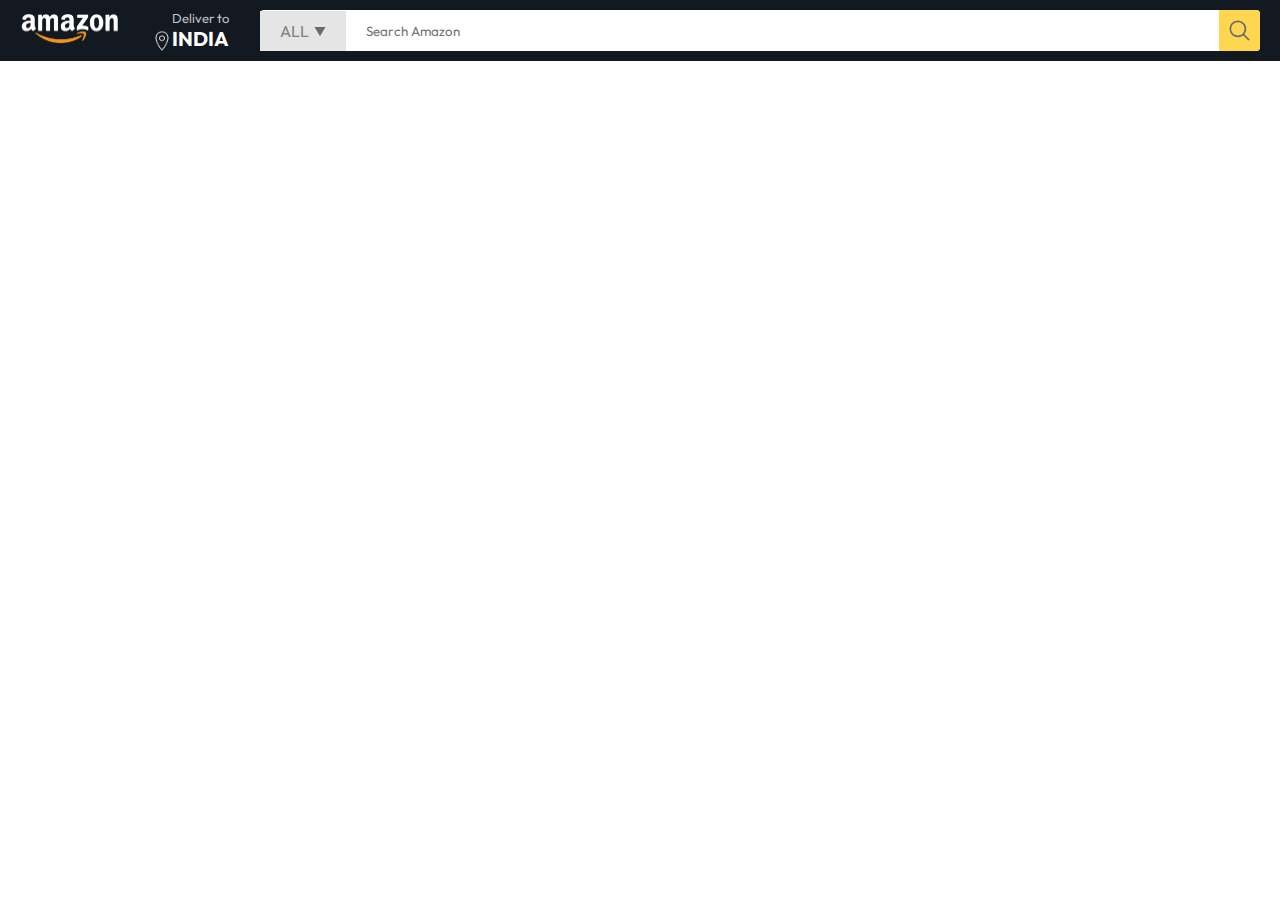
==== index.html @ d041ae6b "updated" ====
<!DOCTYPE html>
<html lang="en">
<head>
    <meta charset="UTF-8">
    <meta name="viewport" content="width=device-width, initial-scale=1.0">
    <title>Amazon Clone By Vinay</title>
    <link rel="stylesheet" href="style.css">
</head>
<body>
    <nav>
        <a href="/">
            <img src="./assets/amazon_logo.png" alt="amazon-logo" width="100">
        </a>
        <div class="nav-country">
            <img src="./assets/location_icon.png" alt="loc" height="20">
            <div>
                <p>Deliver to</p>
                <h1>INDIA</h1>
            </div>
        </div>
        <div class="nav-search">
            <div class="nav-search-catogary">
                <p>ALL</p>
                <img src="./assets/dropdown_icon.png" alt="drop" height="12">
            </div>
            <input type="text" class="nav-search-input" placeholder="Search Amazon">
            <img src="./assets/search_icon.png" alt="search" class="nav-search-icon">
            
        </div>
    </nav>
</body>
</html>
---- style.css ----
@import url('https://fonts.googleapis.com/css2?family=Outfit:wght@100..900&display=swap');

*{
    padding: 0;
    margin: 0;
    box-sizing: border-box;
    font-family: Outfit ;
}

body{
    background-color: #fff;
}

a{
    text-decoration: none;
    color: inherit;
}
nav{
    display: flex;
    align-items: center;
    justify-content: space-between;
    background-color: #131921;
    padding: 10px 20px;
    color: white;
}

.nav-country{
    display: flex;
    align-items: end;
    margin-left: 15px;
    font-size: 13px;
    color: #c4c4c4;
}
.nav-country h1{
    font-size: 20px;
    color: #fff;    
}

.nav-search{
    flex:1;
    display: flex;
    align-items: center;
    background-color: #fff;
    color: grey;
    max-width: 1000px;
    border-radius: 4px;
    margin-left: 15px;
}

.nav-search-catogary{
    display: flex;
    align-items: center;
    padding: 10px 20px;
    gap: 5px;
    background-color: #e5e5e5;
}

.nav-search-input{
    border: none;
    outline: none;
    padding-left: 20px;
    width: 100%;
}

.nav-search-icon{
    max-width: 41px;
    padding: 8px;
    background-color: #ffd64f;
    border-radius: 0 4px 4px 0;

}
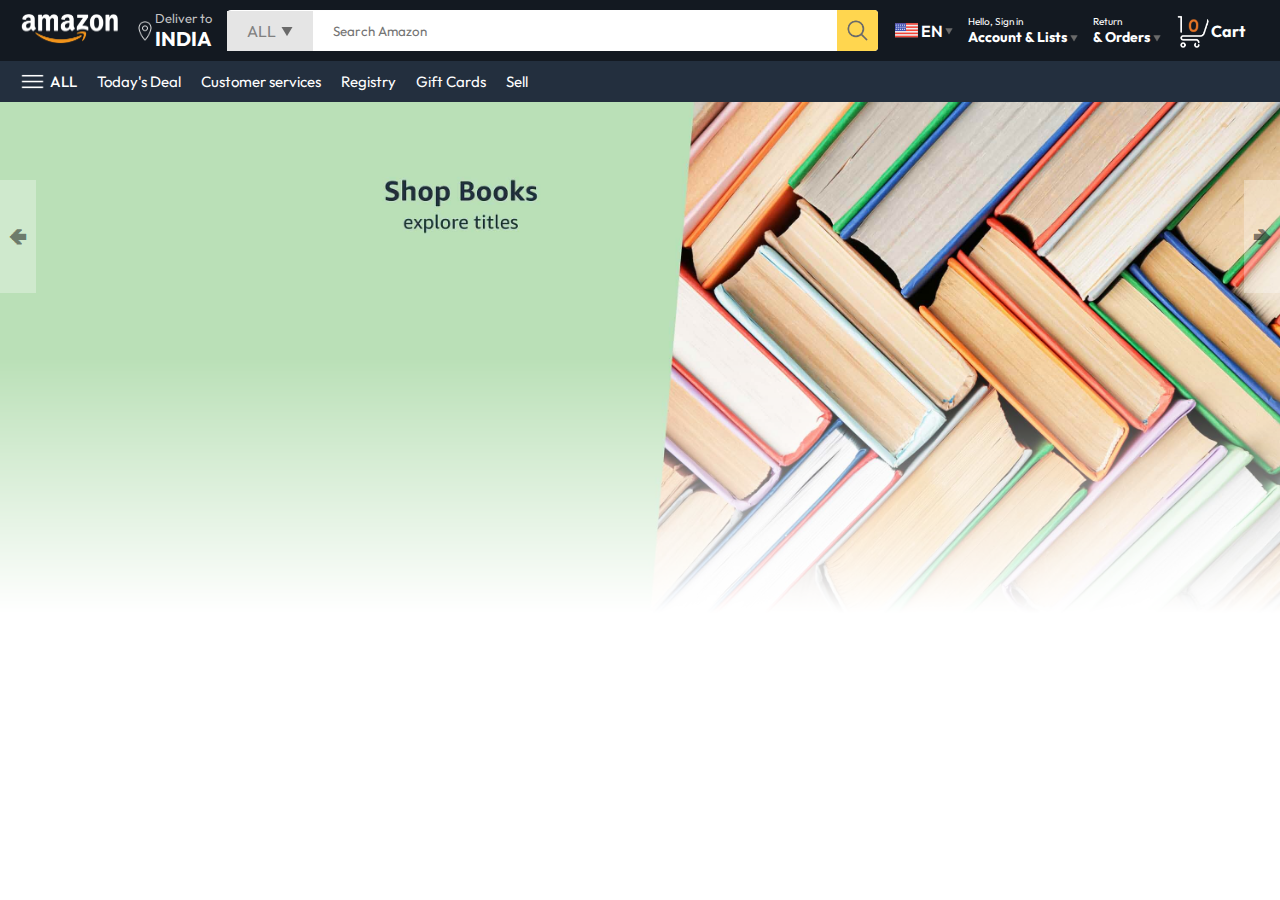
==== commit f8dc6b68: "updated" ====
--- a/index.html
+++ b/index.html
@@ -25,8 +25,66 @@
             </div>
             <input type="text" class="nav-search-input" placeholder="Search Amazon">
             <img src="./assets/search_icon.png" alt="search" class="nav-search-icon">
-            
         </div>
+        <div class="nav-language">
+            <img src="./assets/us_flag.png" alt="us-flag" width="25px">
+            <p>EN</p>
+            <img src="./assets/dropdown_icon.png" alt="drop" width="8px">
+        </div>
+        <div class="nav-text">
+            <p>Hello, Sign in </p>
+            <h1>Account & Lists <img src="./assets/dropdown_icon.png" alt="drop" width="8px"></h1>
+        </div>
+        <div class="nav-text">
+            <p>Return</p>
+            <h1> & Orders <img src="./assets/dropdown_icon.png" alt="drop" width="8px"></h1>
+        </div>
+        <a href="" class="nav-cart">
+            <img src="./assets/cart_icon.png" alt="cart" width="35px">
+            <h4>Cart</h4>
+        </a>
     </nav>
+
+    <div class="nav-bottom">
+        <div>
+            <img src="./assets/menu_icon.png" alt="" width="25px">
+            <p>ALL</p>
+        </div>
+        <p>Today's Deal</p>
+        <p>Customer services</p>
+        <p>Registry</p>
+        <p>Gift Cards</p>
+        <p>Sell</p>
+    </div>
+    <div class="header-slider">
+        <a class="control_prev" href="">&#129144;</a>
+        <a class="control_next" href="">&#129146;</a>
+        <ul>
+            <img src="./assets/header1.jpg" alt="" class="header-img">
+            <img src="./assets/header2.jpg" alt="" class="header-img">
+            <img src="./assets/header3.jpg" alt="" class="header-img">
+            <img src="./assets/header4.jpg" alt="" class="header-img">
+            <img src="./assets/header5.jpg" alt="" class="header-img">
+            <img src="./assets/header6.jpg" alt="" class="header-img">
+        </ul>
+    </div>
+
+    <script>
+        const imgs = document.querySelectorALL(".header-slider ul img");
+        const prev_btn = document.querySelectorAll('.control_prev');
+        const next_btn = document.querySelectorAll('.control_next');
+
+        let n = 2;
+
+        function changeSlide(){
+            for (let i = 0; i < imgs.length; i++) {
+                imgs[i].style.display = 'none'; 
+            }
+            imgs[n].style.display = 'block'; 
+
+        }
+        changeSlide();  
+
+    </script>
 </body>
 </html>--- a/style.css
+++ b/style.css
@@ -26,7 +26,7 @@
 
 .nav-country{
     display: flex;
-    align-items: end;
+    align-items: center;
     margin-left: 15px;
     font-size: 13px;
     color: #c4c4c4;
@@ -68,4 +68,71 @@
     background-color: #ffd64f;
     border-radius: 0 4px 4px 0;
 
+}
+
+.nav-language{
+    display: flex;
+    align-items: center;
+    gap: 2px;
+    font-weight: 600;
+    margin-left: 16px;
+
+}
+
+.nav-text{
+    margin-left: 15px;
+}
+.nav-text p{
+    font-size: 10px;
+}
+.nav-text h1{
+    font-size: 14px;
+}
+
+.nav-cart{
+    display: flex;
+    align-items: center;
+    margin: 0px 15px;
+}
+
+/* nav bottom */
+
+.nav-bottom{
+    display: flex;
+    align-items: center;
+    gap: 20px;
+    padding: 8px 20px;
+    background-color: #232f3e;
+    color: #fff;
+    font-size: 15px ;
+}
+.nav-bottom div{
+    display: flex;
+    align-items: center;
+    gap: 5px;
+    font-weight: 500;
+}
+.header-slider ul{
+    display: flex;
+    overflow-y: hidden;
+}
+.header-img{
+    max-width: 100%;
+    mask-image: linear-gradient(to bottom, #000000 50%, transparent 100%);
+}
+
+.header-slider a{
+    position: absolute;
+    top: 20%;
+    z-index: 1;
+    padding: 5vh 1vh;
+    background-color: #ffffff4f;
+    color: #0000007b;
+    text-decoration: none;
+    font-weight: 600;
+    font-size: 18px;
+    cursor: pointer;
+}
+.control_next{
+    right: 0;
 }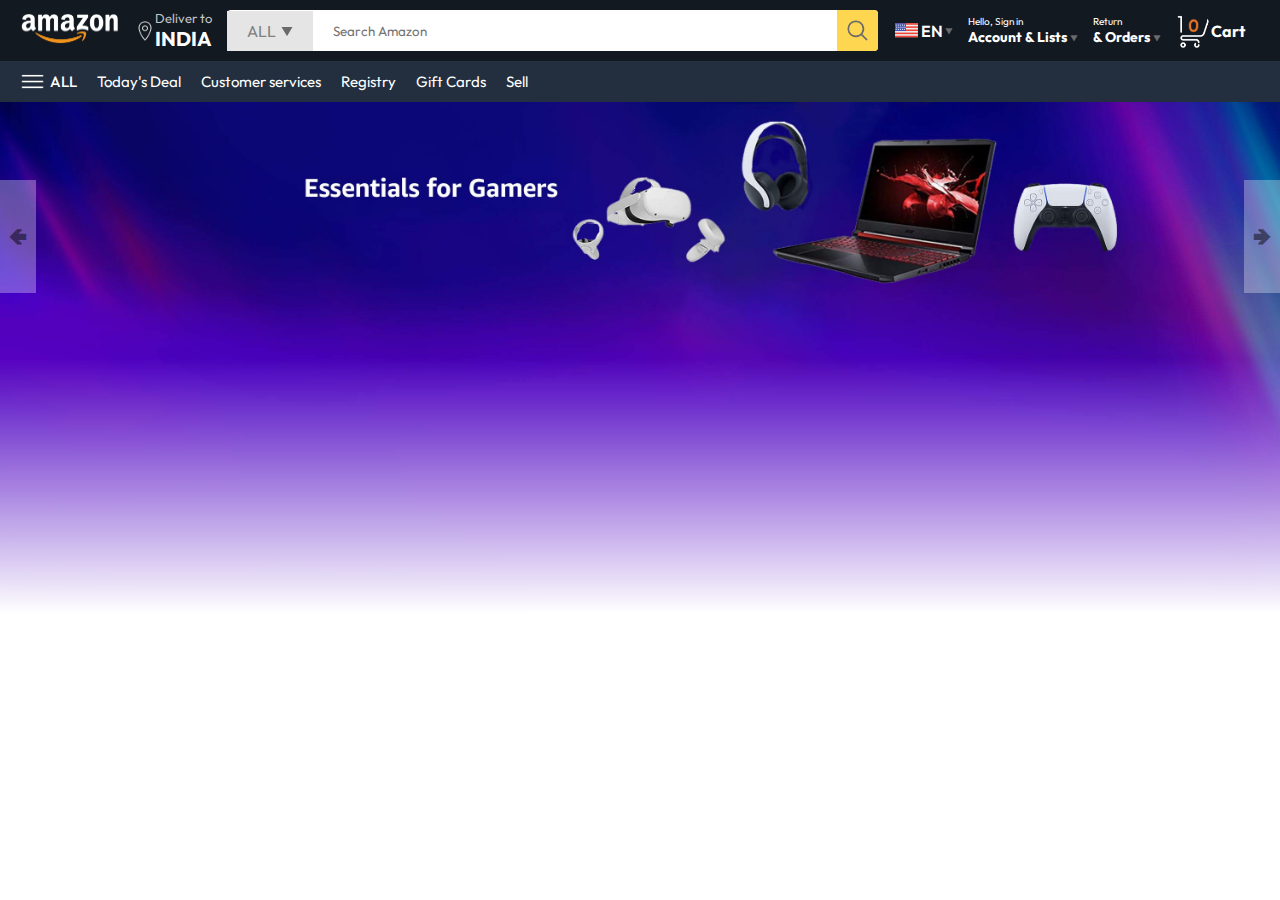
==== commit 0377ab02: "added java script" ====
--- a/index.html
+++ b/index.html
@@ -69,22 +69,6 @@
         </ul>
     </div>
 
-    <script>
-        const imgs = document.querySelectorALL(".header-slider ul img");
-        const prev_btn = document.querySelectorAll('.control_prev');
-        const next_btn = document.querySelectorAll('.control_next');
-
-        let n = 2;
-
-        function changeSlide(){
-            for (let i = 0; i < imgs.length; i++) {
-                imgs[i].style.display = 'none'; 
-            }
-            imgs[n].style.display = 'block'; 
-
-        }
-        changeSlide();  
-
-    </script>
+    <script src="./script.js"></script>
 </body>
 </html>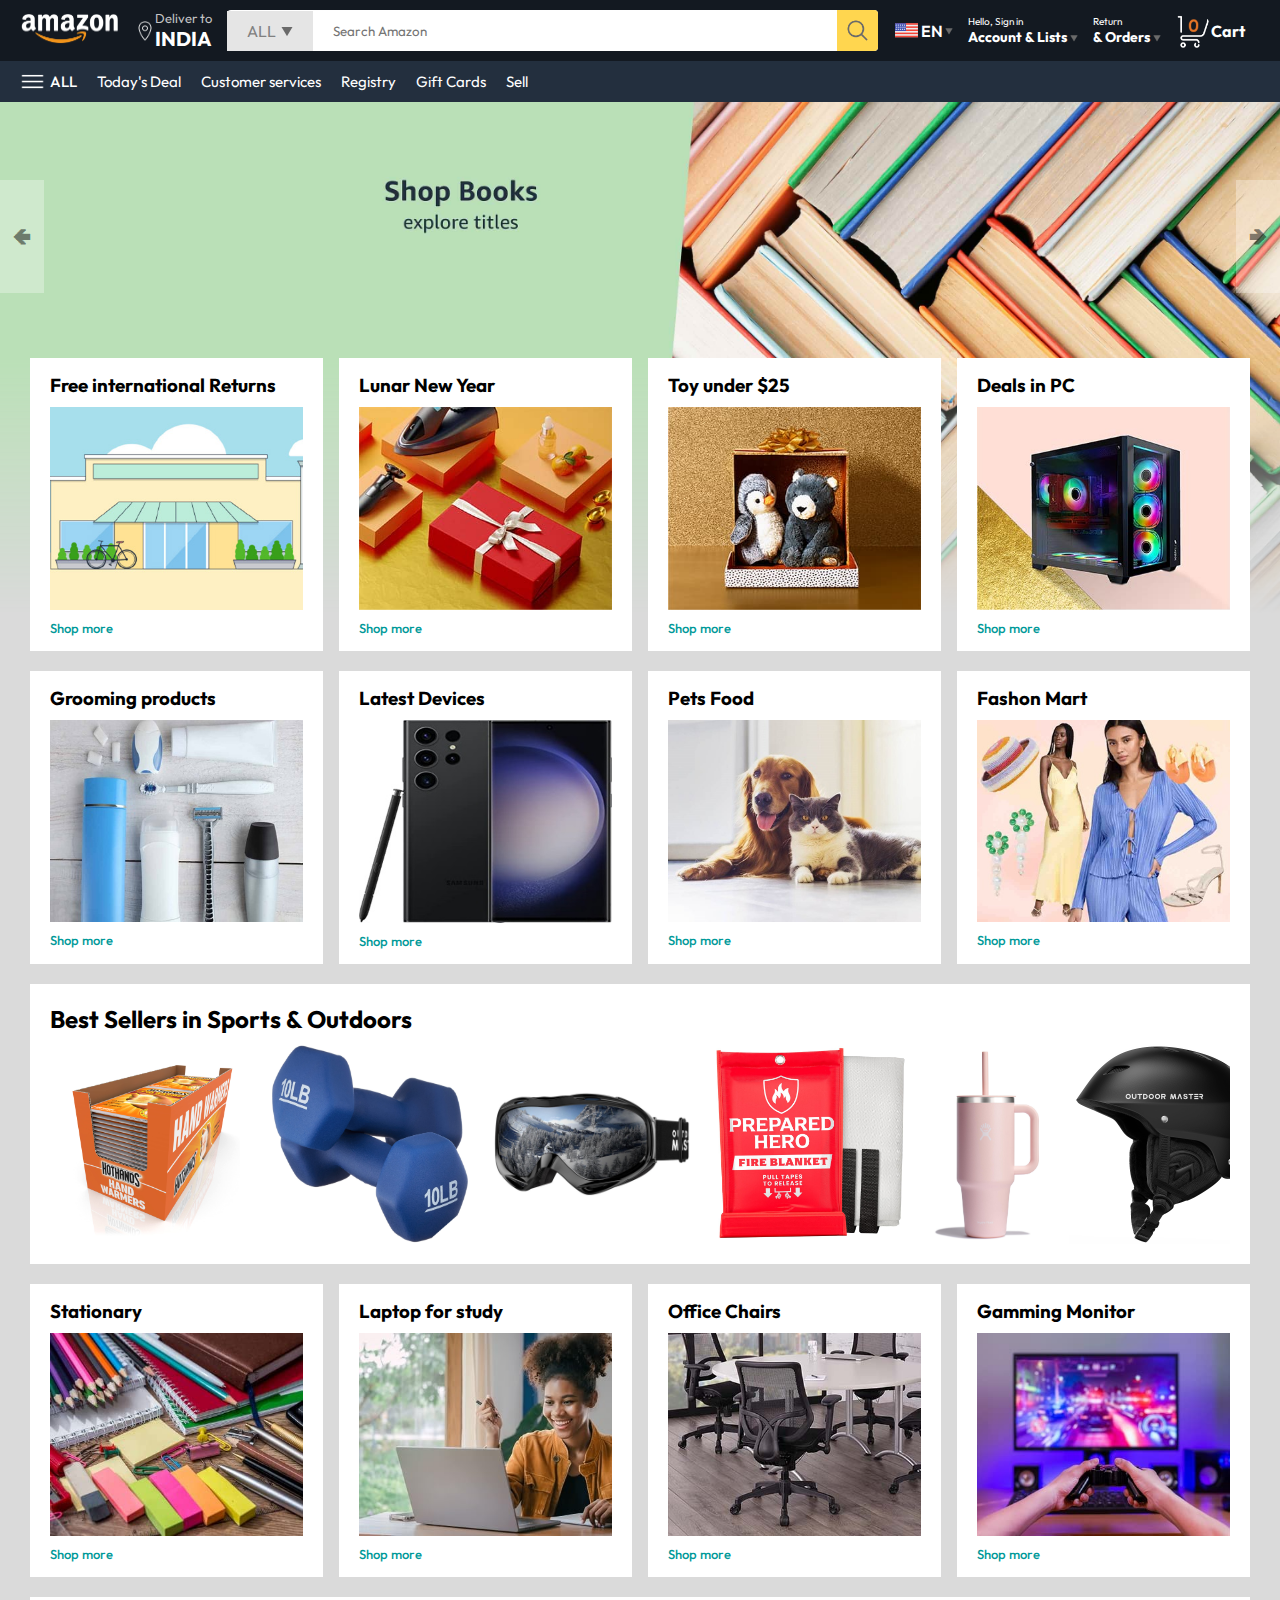
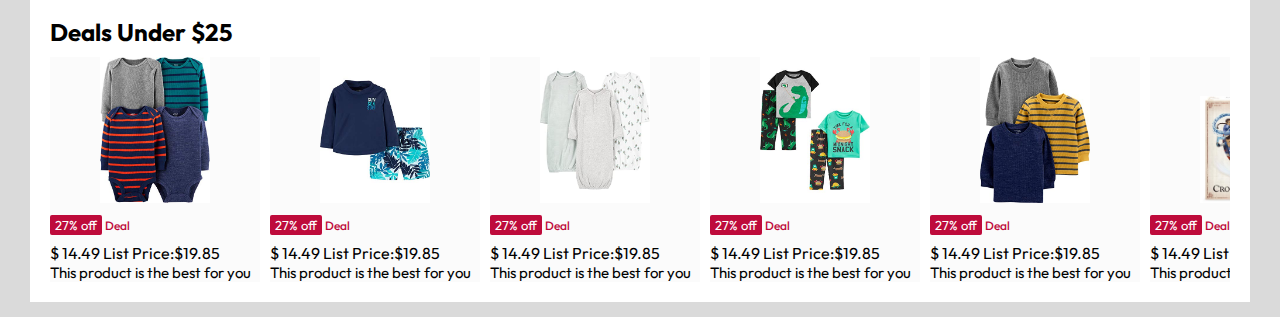
==== commit eb83762f: "updated" ====
--- a/index.html
+++ b/index.html
@@ -57,18 +57,214 @@
         <p>Sell</p>
     </div>
     <div class="header-slider">
-        <a class="control_prev" href="">&#129144;</a>
-        <a class="control_next" href="">&#129146;</a>
+        <a class="control_prev" href="#">&#129144;</a>
+        <a class="control_next" href="#">&#129146;</a>
         <ul>
-            <img src="./assets/header1.jpg" alt="" class="header-img">
-            <img src="./assets/header2.jpg" alt="" class="header-img">
-            <img src="./assets/header3.jpg" alt="" class="header-img">
-            <img src="./assets/header4.jpg" alt="" class="header-img">
-            <img src="./assets/header5.jpg" alt="" class="header-img">
-            <img src="./assets/header6.jpg" alt="" class="header-img">
+            <img src="./assets/header1.jpg" class="header-img">
+            <img src="./assets/header2.jpg" class="header-img">
+            <img src="./assets/header3.jpg" class="header-img">
+            <img src="./assets/header4.jpg" class="header-img">
+            <img src="./assets/header5.jpg" class="header-img">
+            <img src="./assets/header6.jpg" class="header-img">
         </ul>
     </div>
+    <div class="box-row header-box">
+        <div class="box-col">
+            <h3>Free international Returns</h3>
+            <img src="./assets/box1-1.jpg" alt="box11">
+            <a href="/">Shop more</a>
+        </div>
+        <div class="box-col">
+            <h3>Lunar New Year</h3>
+            <img src="./assets/box1-2.jpg" alt="box11">
+            <a href="/">Shop more</a>
+        </div>
+        <div class="box-col">
+            <h3>Toy under $25</h3>
+            <img src="./assets/box1-3.jpg" alt="box11">
+            <a href="/">Shop more</a>
+        </div>
+        <div class="box-col">
+            <h3>Deals in PC</h3>
+            <img src="./assets/box1-4.jpg" alt="box11">
+            <a href="/">Shop more</a>
+        </div>
+    </div>
+    <div class="box-row">
+        <div class="box-col">
+            <h3>Grooming products</h3>
+            <img src="./assets/box2-1.jpg" alt="box11">
+            <a href="/">Shop more</a>
+        </div>
+        <div class="box-col">
+            <h3>Latest Devices</h3>
+            <img src="./assets/box2-2.jpg" alt="box11">
+            <a href="/">Shop more</a>
+        </div>
+        <div class="box-col">
+            <h3>Pets Food</h3>
+            <img src="./assets/box2-3.jpg" alt="box11">
+            <a href="/">Shop more</a>
+        </div>
+        <div class="box-col">
+            <h3>Fashon Mart</h3>
+            <img src="./assets/box2-4.jpg" alt="box11">
+            <a href="/">Shop more</a>
+        </div>
+    </div>
 
+    <div class="product-slider">
+        <h2>Best Sellers in Sports & Outdoors</h2>
+        <div class="products">
+            <img src="./assets/product1-1.jpg" alt="">
+            <img src="./assets/product1-2.jpg" alt="">
+            <img src="./assets/product1-3.jpg" alt="">
+            <img src="./assets/product1-4.jpg" alt="">
+            <img src="./assets/product1-5.jpg" alt="">
+            <img src="./assets/product1-6.jpg" alt="">
+            <img src="./assets/product1-7.jpg" alt="">
+            <img src="./assets/product1-8.jpg" alt="">
+            <img src="./assets/product1-9.jpg" alt="">
+            <img src="./assets/product1-10.jpg" alt="">
+        </div>
+    </div>
+    <div class="box-row ">
+        <div class="box-col">
+            <h3>Stationary</h3>
+            <img src="./assets/box3-1.jpg" alt="box11">
+            <a href="/">Shop more</a>
+        </div>
+        <div class="box-col">
+            <h3>Laptop for study</h3>
+            <img src="./assets/box3-2.jpg" alt="box11">
+            <a href="/">Shop more</a>
+        </div>
+        <div class="box-col">
+            <h3>Office Chairs</h3>
+            <img src="./assets/box3-3.jpg" alt="box11">
+            <a href="/">Shop more</a>
+        </div>
+        <div class="box-col">
+            <h3>Gamming Monitor</h3>
+            <img src="./assets/box3-4.jpg" alt="box11">
+            <a href="/">Shop more</a>
+        </div>
+    </div>
+    <div class="product-slider-with-price">
+        <h2>Deals Under $25</h2>
+        <div class="products">
+            <div class="product-card">
+                <div class="product-img-container">
+                    <img src="./assets/product2-1.jpg" alt="">
+                </div>
+                <div class="product-offer">
+                    <p>27% off</p> <span>Deal</span>
+                </div>
+                <p>$ <span>14.49</span> List Price:$19.85</p>
+                <h4>This product is the best for you</h4>
+            </div>
+            <div class="product-card">
+                <div class="product-img-container">
+                    <img src="./assets/product2-2.jpg" alt="">
+                </div>
+                <div class="product-offer">
+                    <p>27% off</p> <span>Deal</span>
+                </div>
+                <p>$ <span>14.49</span> List Price:$19.85</p>
+                <h4>This product is the best for you</h4>
+            </div>
+            <div class="product-card">
+                <div class="product-img-container">
+                    <img src="./assets/product2-3.jpg" alt="">
+                </div>
+                <div class="product-offer">
+                    <p>27% off</p> <span>Deal</span>
+                </div>
+                <p>$ <span>14.49</span> List Price:$19.85</p>
+                <h4>This product is the best for you</h4>
+            </div>
+            <div class="product-card">
+                <div class="product-img-container">
+                    <img src="./assets/product2-4.jpg" alt="">
+                </div>
+                <div class="product-offer">
+                    <p>27% off</p> <span>Deal</span>
+                </div>
+                <p>$ <span>14.49</span> List Price:$19.85</p>
+                <h4>This product is the best for you</h4>
+            </div>
+            <div class="product-card">
+                <div class="product-img-container">
+                    <img src="./assets/product2-5.jpg" alt="">
+                </div>
+                <div class="product-offer">
+                    <p>27% off</p> <span>Deal</span>
+                </div>
+                <p>$ <span>14.49</span> List Price:$19.85</p>
+                <h4>This product is the best for you</h4>
+            </div>
+            <div class="product-card">
+                <div class="product-img-container">
+                    <img src="./assets/product2-6.jpg" alt="">
+                </div>
+                <div class="product-offer">
+                    <p>27% off</p> <span>Deal</span>
+                </div>
+                <p>$ <span>14.49</span> List Price:$19.85</p>
+                <h4>This product is the best for you</h4>
+            </div>
+            <div class="product-card">
+                <div class="product-img-container">
+                    <img src="./assets/product2-7.jpg" alt="">
+                </div>
+                <div class="product-offer">
+                    <p>27% off</p> <span>Deal</span>
+                </div>
+                <p>$ <span>14.49</span> List Price:$19.85</p>
+                <h4>This product is the best for you</h4>
+            </div>
+            <div class="product-card">
+                <div class="product-img-container">
+                    <img src="./assets/product2-8.jpg" alt="">
+                </div>
+                <div class="product-offer">
+                    <p>27% off</p> <span>Deal</span>
+                </div>
+                <p>$ <span>14.49</span> List Price:$19.85</p>
+                <h4>This product is the best for you</h4>
+            </div>
+            <div class="product-card">
+                <div class="product-img-container">
+                    <img src="./assets/product2-9.jpg" alt="">
+                </div>
+                <div class="product-offer">
+                    <p>27% off</p> <span>Deal</span>
+                </div>
+                <p>$ <span>14.49</span> List Price:$19.85</p>
+                <h4>This product is the best for you</h4>
+            </div>
+            <div class="product-card">
+                <div class="product-img-container">
+                    <img src="./assets/product2-10.jpg" alt="">
+                </div>
+                <div class="product-offer">
+                    <p>27% off</p> <span>Deal</span>
+                </div>
+                <p>$ <span>14.49</span> List Price:$19.85</p>
+                <h4>This product is the best for you</h4>
+            </div>
+            <div class="product-card">
+                <div class="product-img-container">
+                    <img src="./assets/product2-11.jpg" alt="">
+                </div>
+                <div class="product-offer">
+                    <p>27% off</p> <span>Deal</span>
+                </div>
+                <p>$ <span>14.49</span> List Price:$19.85</p>
+                <h4>This product is the best for you</h4>
+            </div>
+        </div>
+    </div>
     <script src="./script.js"></script>
 </body>
 </html>--- a/style.css
+++ b/style.css
@@ -8,7 +8,7 @@
 }
 
 body{
-    background-color: #fff;
+    background-color: #dadada;
 }
 
 a{
@@ -112,6 +112,8 @@
     gap: 5px;
     font-weight: 500;
 }
+
+
 .header-slider ul{
     display: flex;
     overflow-y: hidden;
@@ -125,7 +127,7 @@
     position: absolute;
     top: 20%;
     z-index: 1;
-    padding: 5vh 1vh;
+    padding: 5vh 1vw;
     background-color: #ffffff4f;
     color: #0000007b;
     text-decoration: none;
@@ -135,4 +137,114 @@
 }
 .control_next{
     right: 0;
+}
+
+.box-row{
+    display: flex;
+    flex-wrap: wrap;
+    row-gap: 20px;
+    justify-content: space-between;
+    margin: 20px 30px;
+}
+
+.box-col{
+    display: flex;
+    flex-direction: column; 
+    gap: 10px;
+    padding: 15px 20px;
+    background-color: #fff;
+    max-width: 24%;
+    min-width: 200px;
+    z-index: 1;
+}
+
+.box-col a{
+    font-size: 13px;
+    color: #009999;
+    font-weight: 500;
+}
+
+.header-box{
+    margin-top: -20vw;
+
+}
+
+.product-slider{
+    background-color: #fff;
+    margin: 0 30px;
+    padding: 20px;
+    margin-bottom: 15px;
+}
+.product-slider .products{
+    display: flex;
+    overflow-x: auto;
+    gap: 20px;
+    margin-top: 10px;
+}
+
+.product-slider .products img{
+    max-width: 200px;
+    max-height: 200px;
+}
+
+.product-slider .products::-webkit-scrollbar{
+    display: none;
+}
+
+.product-slider-with-price{
+    background-color: #fff;
+    margin: 0 30px;
+    padding: 20px;
+    margin-bottom: 15px;
+}
+
+.product-slider-with-price .products{
+    display: flex;
+    overflow-x: auto;
+    gap: 10px;
+    margin-top: 10px;
+}
+
+.product-slider-with-price .products::-webkit-scrollbar{
+    display: none;
+}
+
+.product-card{
+    display: flex;
+    flex-direction: column;
+    justify-content: end;
+    min-width: 210px;
+    background-color: #fbfbfb;
+}
+
+.product-card img{
+    width: 110px;
+    margin: 0 50px;
+}
+
+.product-offer p{
+    background-color: #be0b3b;
+    color: #fff;
+    display: inline-block;
+    padding: 2px 5px;
+    border-radius: 2px;
+    margin: 8px 0;
+    font-size: 13px;
+}
+
+.product-offer span{
+    color: #be0b3b;
+    font-weight: 500;
+    font-size: 12px;
+}
+
+.product-price{
+    color: grey;
+    font-size: 13px;
+}
+
+.product-card h4{
+    color: 525252;
+    font-size: 15px;
+    font-weight: 400;
 }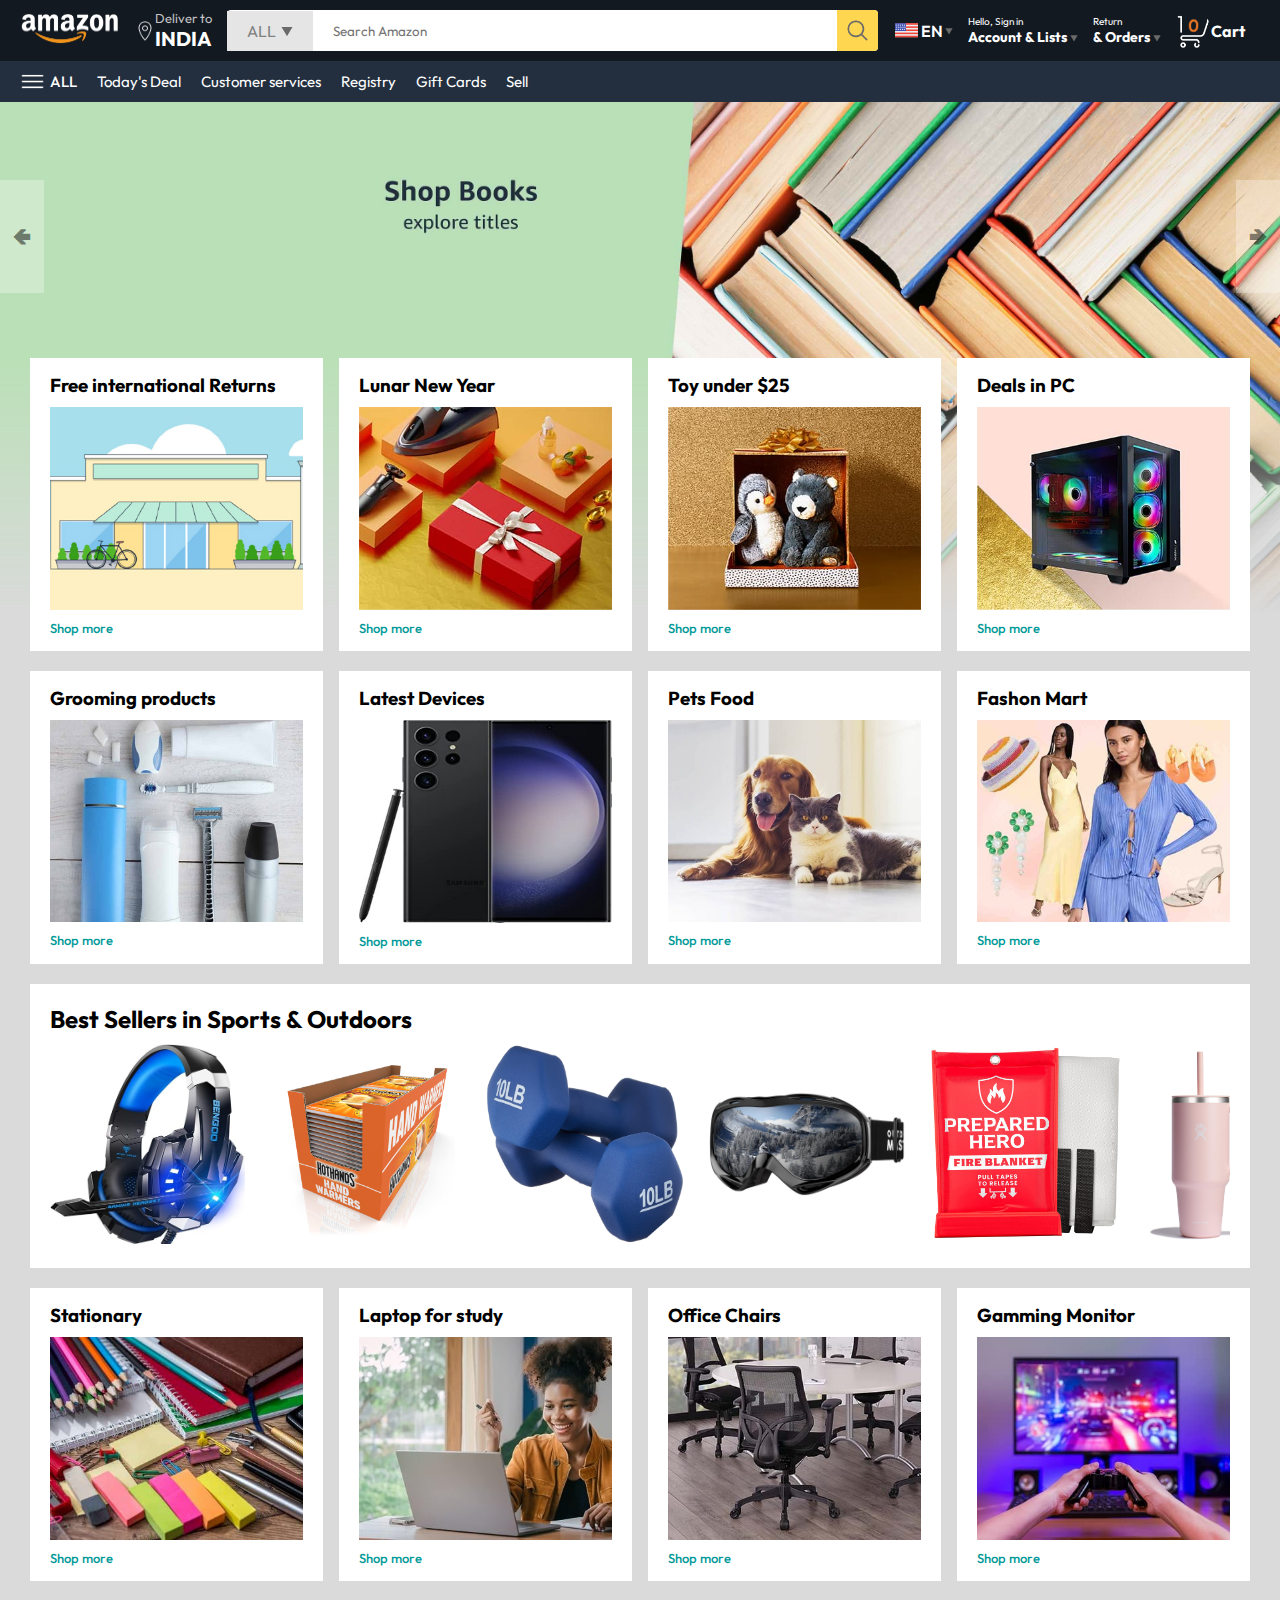
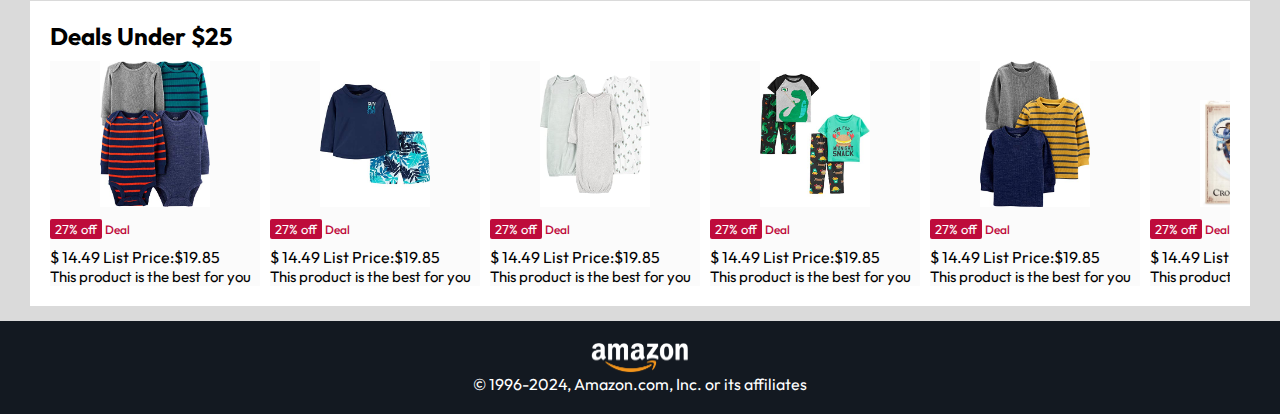
==== commit 26cdbac4: "finished main page" ====
--- a/index.html
+++ b/index.html
@@ -116,6 +116,10 @@
     <div class="product-slider">
         <h2>Best Sellers in Sports & Outdoors</h2>
         <div class="products">
+            <a href="./product.html">
+                <img src="./assets/product_img.jpg" alt="">
+            </a>
+            
             <img src="./assets/product1-1.jpg" alt="">
             <img src="./assets/product1-2.jpg" alt="">
             <img src="./assets/product1-3.jpg" alt="">
@@ -265,6 +269,10 @@
             </div>
         </div>
     </div>
+    <footer>
+        <img src="./assets/amazon_logo.png" alt="" width="100">
+        <p>© 1996-2024, Amazon.com, Inc. or its affiliates</p>
+    </footer>
     <script src="./script.js"></script>
 </body>
 </html>--- a/style.css
+++ b/style.css
@@ -1,16 +1,13 @@
 @import url('https://fonts.googleapis.com/css2?family=Outfit:wght@100..900&display=swap');
-
 *{
     padding: 0;
     margin: 0;
     box-sizing: border-box;
     font-family: Outfit ;
 }
-
 body{
     background-color: #dadada;
 }
-
 a{
     text-decoration: none;
     color: inherit;
@@ -22,8 +19,10 @@
     background-color: #131921;
     padding: 10px 20px;
     color: white;
-}
-
+    position: sticky;
+    top: 0px;
+    z-index: 2;
+}
 .nav-country{
     display: flex;
     align-items: center;
@@ -35,7 +34,6 @@
     font-size: 20px;
     color: #fff;    
 }
-
 .nav-search{
     flex:1;
     display: flex;
@@ -46,7 +44,6 @@
     border-radius: 4px;
     margin-left: 15px;
 }
-
 .nav-search-catogary{
     display: flex;
     align-items: center;
@@ -54,14 +51,12 @@
     gap: 5px;
     background-color: #e5e5e5;
 }
-
 .nav-search-input{
     border: none;
     outline: none;
     padding-left: 20px;
     width: 100%;
 }
-
 .nav-search-icon{
     max-width: 41px;
     padding: 8px;
@@ -69,7 +64,6 @@
     border-radius: 0 4px 4px 0;
 
 }
-
 .nav-language{
     display: flex;
     align-items: center;
@@ -78,7 +72,6 @@
     margin-left: 16px;
 
 }
-
 .nav-text{
     margin-left: 15px;
 }
@@ -88,15 +81,12 @@
 .nav-text h1{
     font-size: 14px;
 }
-
 .nav-cart{
     display: flex;
     align-items: center;
     margin: 0px 15px;
 }
-
 /* nav bottom */
-
 .nav-bottom{
     display: flex;
     align-items: center;
@@ -112,8 +102,6 @@
     gap: 5px;
     font-weight: 500;
 }
-
-
 .header-slider ul{
     display: flex;
     overflow-y: hidden;
@@ -122,7 +110,6 @@
     max-width: 100%;
     mask-image: linear-gradient(to bottom, #000000 50%, transparent 100%);
 }
-
 .header-slider a{
     position: absolute;
     top: 20%;
@@ -138,7 +125,6 @@
 .control_next{
     right: 0;
 }
-
 .box-row{
     display: flex;
     flex-wrap: wrap;
@@ -146,7 +132,6 @@
     justify-content: space-between;
     margin: 20px 30px;
 }
-
 .box-col{
     display: flex;
     flex-direction: column; 
@@ -157,18 +142,15 @@
     min-width: 200px;
     z-index: 1;
 }
-
 .box-col a{
     font-size: 13px;
     color: #009999;
     font-weight: 500;
 }
-
 .header-box{
     margin-top: -20vw;
 
 }
-
 .product-slider{
     background-color: #fff;
     margin: 0 30px;
@@ -181,34 +163,28 @@
     gap: 20px;
     margin-top: 10px;
 }
-
 .product-slider .products img{
     max-width: 200px;
     max-height: 200px;
 }
-
 .product-slider .products::-webkit-scrollbar{
     display: none;
 }
-
 .product-slider-with-price{
     background-color: #fff;
     margin: 0 30px;
     padding: 20px;
     margin-bottom: 15px;
 }
-
 .product-slider-with-price .products{
     display: flex;
     overflow-x: auto;
     gap: 10px;
     margin-top: 10px;
 }
-
 .product-slider-with-price .products::-webkit-scrollbar{
     display: none;
 }
-
 .product-card{
     display: flex;
     flex-direction: column;
@@ -216,12 +192,10 @@
     min-width: 210px;
     background-color: #fbfbfb;
 }
-
 .product-card img{
     width: 110px;
     margin: 0 50px;
 }
-
 .product-offer p{
     background-color: #be0b3b;
     color: #fff;
@@ -231,20 +205,27 @@
     margin: 8px 0;
     font-size: 13px;
 }
-
 .product-offer span{
     color: #be0b3b;
     font-weight: 500;
     font-size: 12px;
 }
-
 .product-price{
     color: grey;
     font-size: 13px;
 }
-
 .product-card h4{
     color: 525252;
     font-size: 15px;
     font-weight: 400;
+}
+/* footer */
+footer{
+    display: flex;
+    justify-content: space-between;
+    align-items: center;
+    color: white;;
+    background-color: #131921;
+    padding: 20px 60px;
+    flex-direction: column;
 }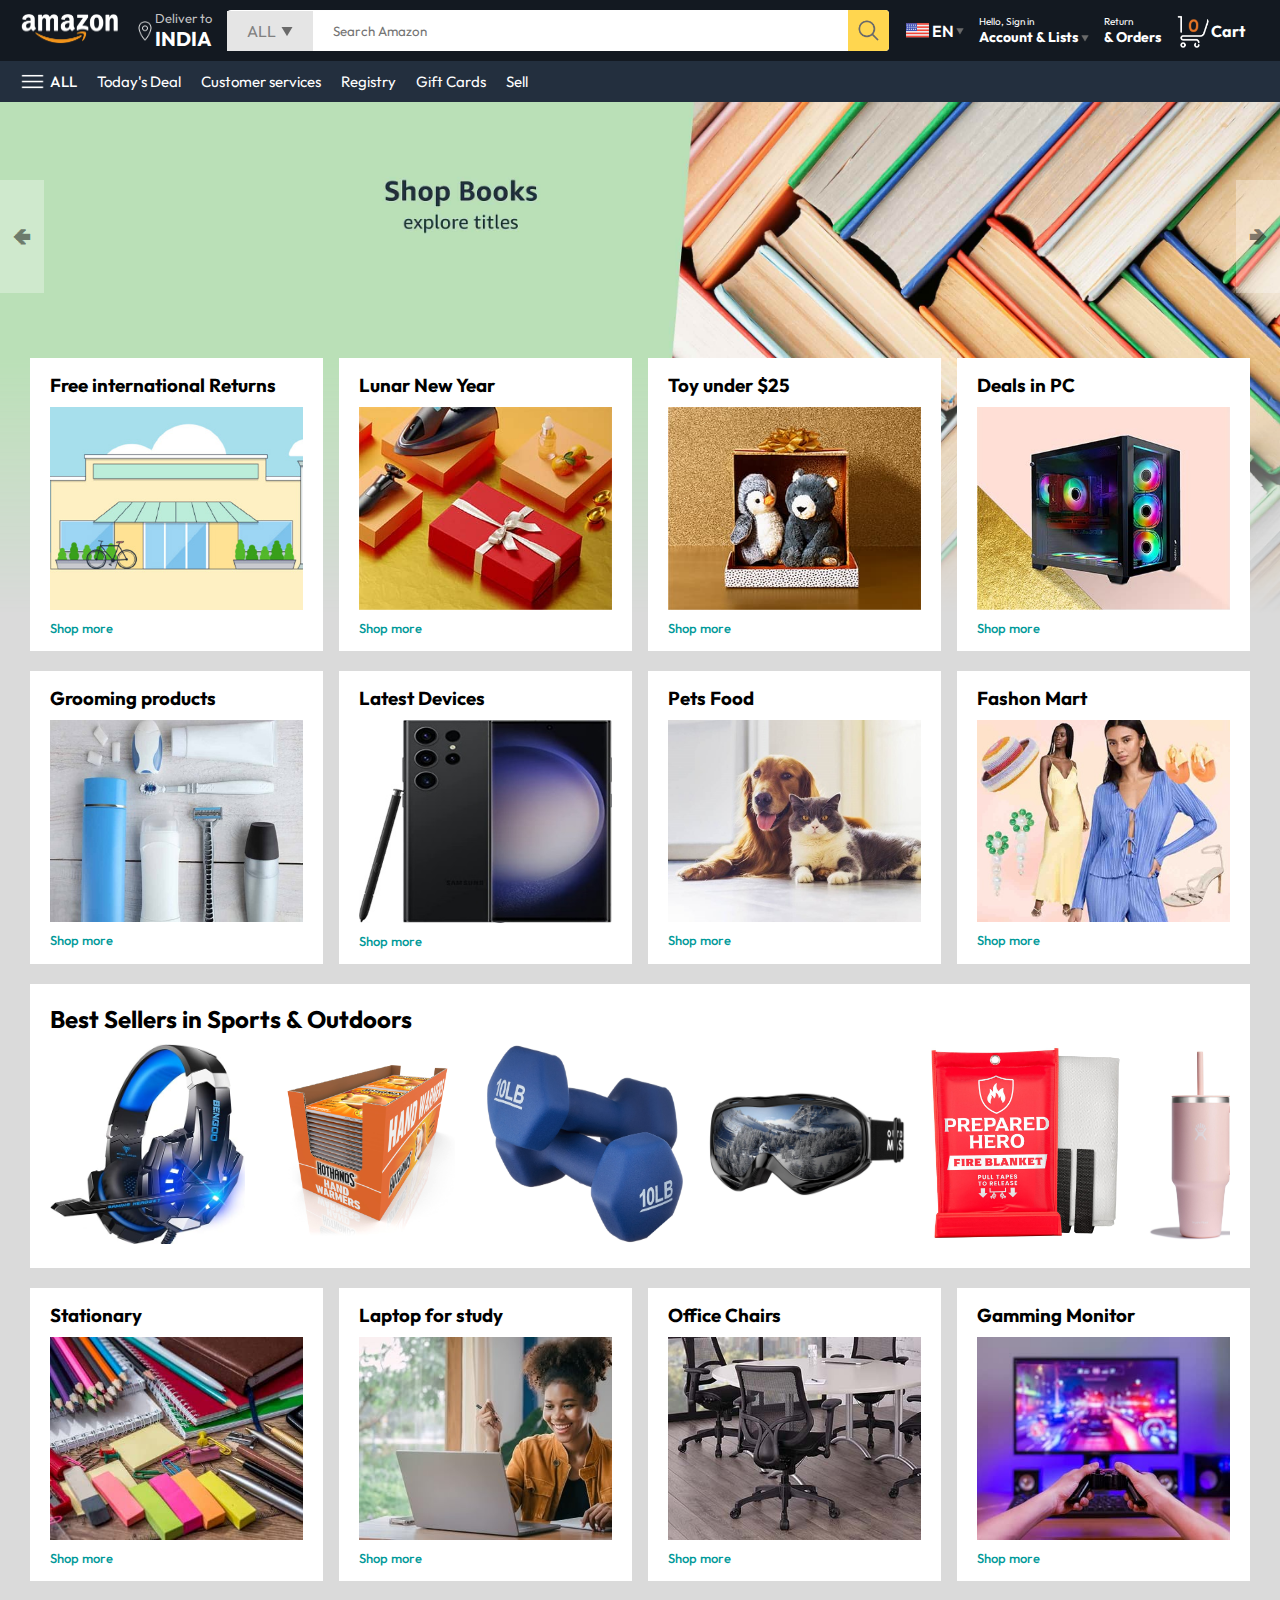
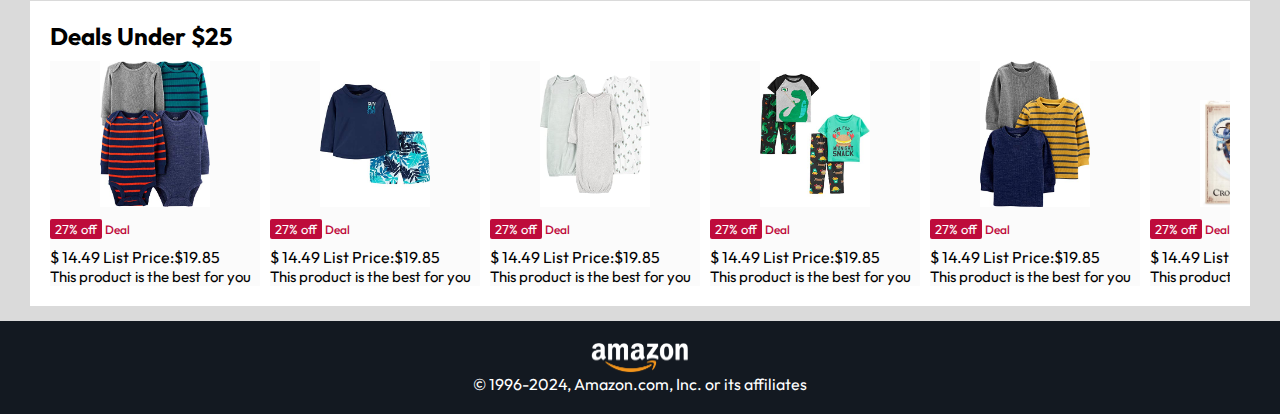
==== commit 7783d2c5: "final commit" ====
--- a/index.html
+++ b/index.html
@@ -32,14 +32,15 @@
             <img src="./assets/dropdown_icon.png" alt="drop" width="8px">
         </div>
         <div class="nav-text">
-            <p>Hello, Sign in </p>
+            <a href="./signin.html"><p>Hello, Sign in </p></a>
             <h1>Account & Lists <img src="./assets/dropdown_icon.png" alt="drop" width="8px"></h1>
         </div>
         <div class="nav-text">
             <p>Return</p>
-            <h1> & Orders <img src="./assets/dropdown_icon.png" alt="drop" width="8px"></h1>
-        </div>
-        <a href="" class="nav-cart">
+            <h1> & Orders</h1>
+        </div>
+        <a href="./signin.html" class="mobile-usericon" style="display: none;"><img src="./assets/user.png" alt=""></a>
+        <a href="./cart.html" class="nav-cart">
             <img src="./assets/cart_icon.png" alt="cart" width="35px">
             <h4>Cart</h4>
         </a>
@@ -275,4 +276,6 @@
     </footer>
     <script src="./script.js"></script>
 </body>
-</html>+</html>
+
+<!-- done -->--- a/style.css
+++ b/style.css
@@ -228,4 +228,70 @@
     background-color: #131921;
     padding: 20px 60px;
     flex-direction: column;
-}+}
+
+/* -------- media query -------- */
+@media only screen and (max-width: 900px){
+    nav{
+        flex-wrap: wrap;
+    }
+    .nav-search{
+        order: 7;
+        margin: 15px 0 5px;
+    }
+    .box-col{
+        max-width: 48%;
+    }
+}
+@media only screen and (max-width: 600px){
+    .nav-country{
+        display: none;
+    }
+    .nav-language{
+        display: none;
+    }
+    .nav-text{
+        display: none;
+    }
+    .nav-bottom{
+        font-size: 13px;
+        gap: 10px;
+        overflow-x: scroll;
+    }
+    .nav-bottom::-webkit-scrollbar{
+        display: none;
+    }
+    .nav-bottom p{
+        text-wrap: nowrap;
+    }
+    .mobile-usericon{
+        display: flex !important;
+        flex: 1;
+        justify-content: flex-end;
+    }
+    .mobile-usericon img{
+        width: 25px;
+    }
+    .nav-cart h4{
+        display: none;
+    }
+    .nav-cart img{
+        width: 25px;
+    }
+    .header-slider a{
+        top: 24%;
+        padding: 2vh 1vw;
+        font-size: 15px;
+    }
+    .box-col{
+        max-width: 100%;
+        width: 100%;
+    }
+    footer{
+        justify-content: center;
+        flex-direction: column;
+        font-size: 14px;
+    }
+}
+
+/* done  */